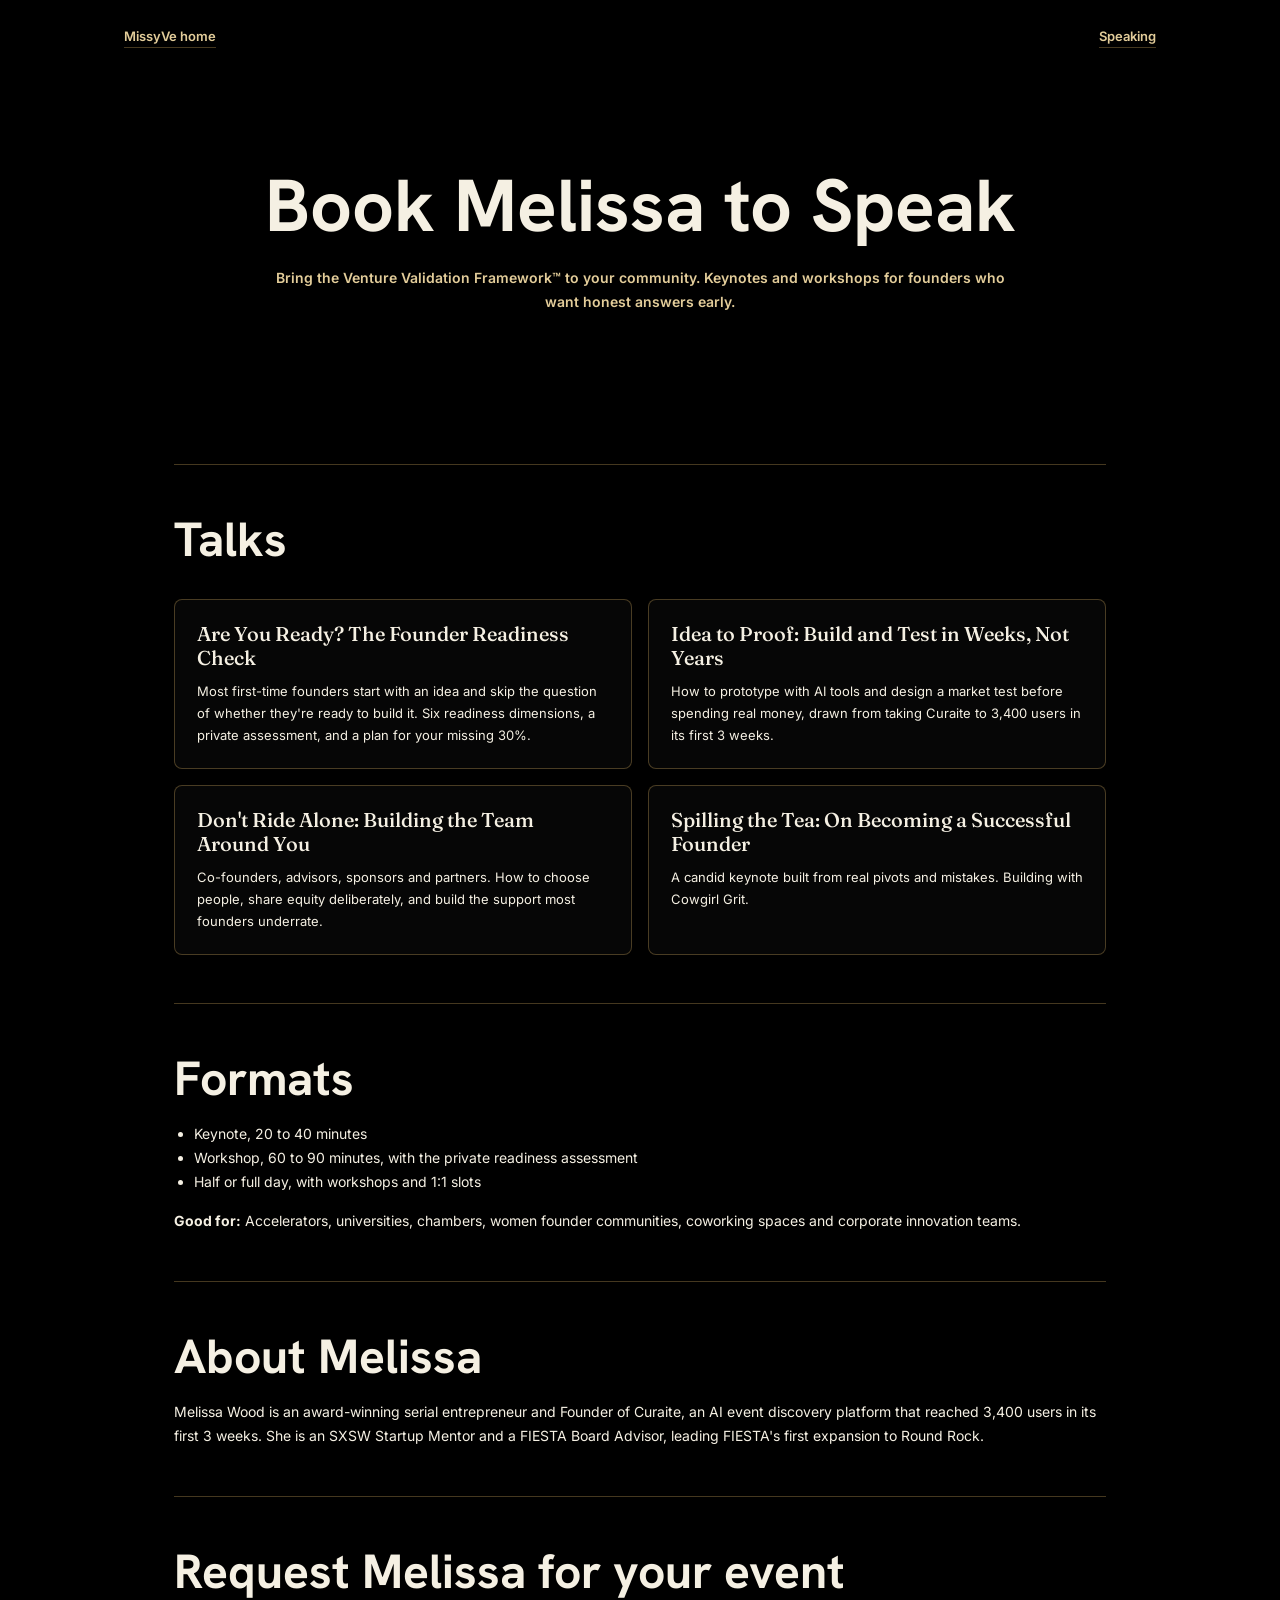
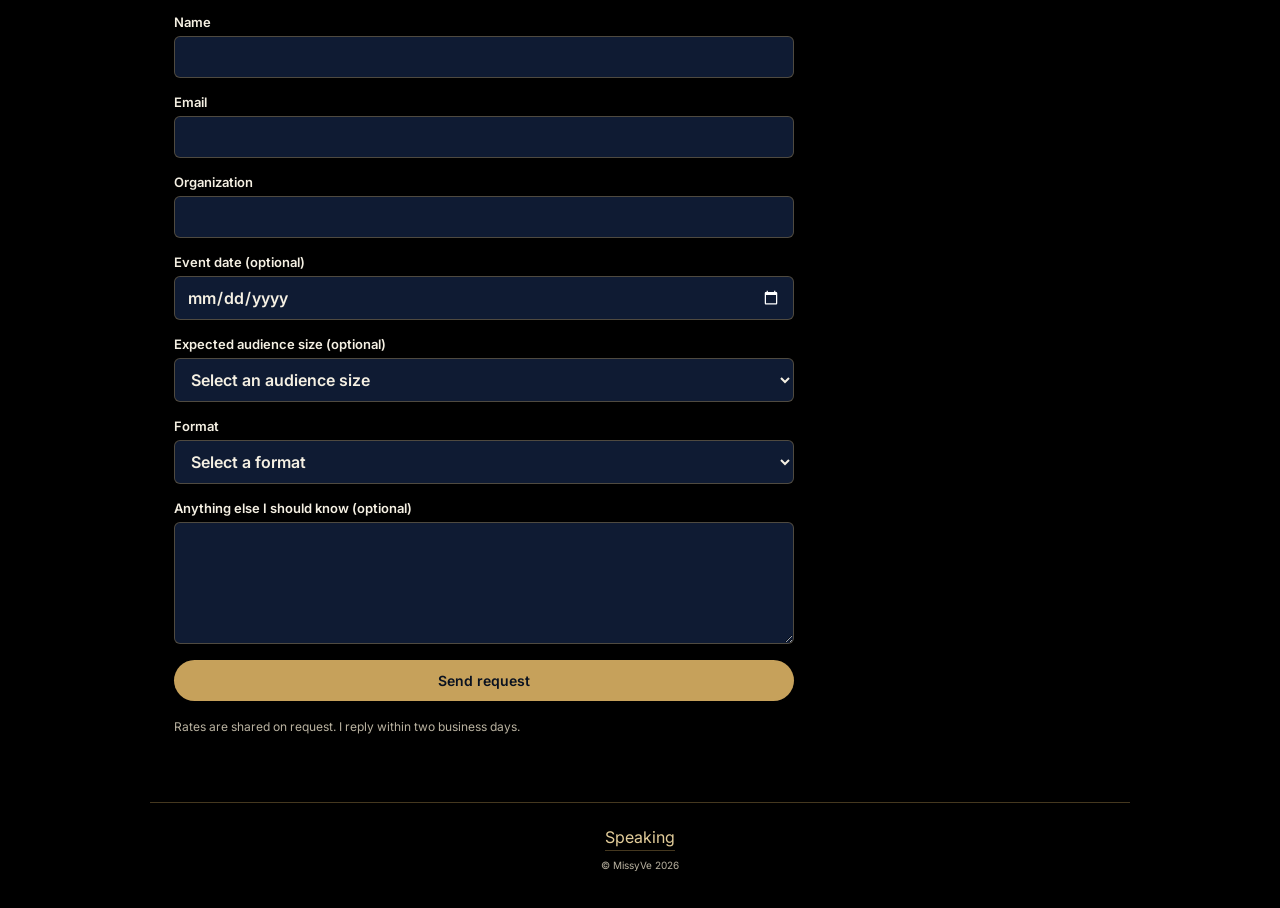
==== speaking/index.html @ dd69de17 "Add workshop and speaking pages Co-authored-by: Copilot <223556219+Copilot@users.noreply.github.com>" ====
<!DOCTYPE html>
<html lang="en">
<head>
  <meta charset="UTF-8">
  <meta name="viewport" content="width=device-width, initial-scale=1">
  <title>Book Melissa to Speak | MissyVe</title>
  <meta name="description" content="Book Melissa Wood for keynotes and workshops on founder readiness, validation, and building a startup team.">
  <link rel="preconnect" href="https://fonts.googleapis.com">
  <link rel="preconnect" href="https://fonts.gstatic.com" crossorigin>
  <link href="https://fonts.googleapis.com/css2?family=Fraunces:opsz,wght@9..144,500;9..144,600;9..144,700&family=Hanken+Grotesk:wght@600;700;800&family=Inter:wght@400;500;600&display=swap" rel="stylesheet">
  <link rel="stylesheet" href="/speaking/style.css">
  <script defer src="/speaking/form.js"></script>
</head>
<body>
  <nav class="navigation" aria-label="Main navigation">
    <a href="/">MissyVe home</a>
    <a href="/speaking" aria-current="page">Speaking</a>
  </nav>
  <main>
    <header class="hero">
      <h1>Book Melissa to Speak</h1>
      <p class="subhead">Bring the Venture Validation Framework™ to your community. Keynotes and workshops for founders who want honest answers early.</p>
    </header>
    <section aria-labelledby="talks-title">
      <h2 id="talks-title">Talks</h2>
      <div class="cards">
        <article><h3>Are You Ready? The Founder Readiness Check</h3><p>Most first-time founders start with an idea and skip the question of whether they're ready to build it. Six readiness dimensions, a private assessment, and a plan for your missing 30%.</p></article>
        <article><h3>Idea to Proof: Build and Test in Weeks, Not Years</h3><p>How to prototype with AI tools and design a market test before spending real money, drawn from taking Curaite to 3,400 users in its first 3 weeks.</p></article>
        <article><h3>Don't Ride Alone: Building the Team Around You</h3><p>Co-founders, advisors, sponsors and partners. How to choose people, share equity deliberately, and build the support most founders underrate.</p></article>
        <article><h3>Spilling the Tea: On Becoming a Successful Founder</h3><p>A candid keynote built from real pivots and mistakes. Building with Cowgirl Grit.</p></article>
      </div>
    </section>
    <section aria-labelledby="formats-title">
      <h2 id="formats-title">Formats</h2>
      <ul>
        <li>Keynote, 20 to 40 minutes</li>
        <li>Workshop, 60 to 90 minutes, with the private readiness assessment</li>
        <li>Half or full day, with workshops and 1:1 slots</li>
      </ul>
      <p><strong>Good for:</strong> Accelerators, universities, chambers, women founder communities, coworking spaces and corporate innovation teams.</p>
    </section>
    <section aria-labelledby="bio-title">
      <h2 id="bio-title">About Melissa</h2>
      <p>Melissa Wood is an award-winning serial entrepreneur and Founder of Curaite, an AI event discovery platform that reached 3,400 users in its first 3 weeks. She is an SXSW Startup Mentor and a FIESTA Board Advisor, leading FIESTA's first expansion to Round Rock.</p>
    </section>
    <section class="inquiry" aria-labelledby="inquiry-title">
      <h2 id="inquiry-title">Request Melissa for your event</h2>
      <form method="post" action="https://script.google.com/macros/s/AKfycbxtnhckqHy2eyVJnMOYl1WR-jOjqzd4e7VxL5EtvUtJiMjiAJ8tT4NK-0Jb28gV2_bIsQ/exec" target="speaking-response">
        <label>Name <input type="text" name="name" autocomplete="name" maxlength="200" required></label>
        <label>Email <input type="email" name="email" autocomplete="email" maxlength="254" required></label>
        <label>Organization <input type="text" name="organization" autocomplete="organization" maxlength="200" required></label>
        <label>Event date (optional) <input type="date" name="eventDate"></label>
        <label>Expected audience size (optional)
          <select name="audience"><option value="">Select an audience size</option><option>Under 25</option><option>25 to 50</option><option>50 to 100</option><option>100+</option></select>
        </label>
        <label>Format
          <select name="format" required><option value="">Select a format</option><option>Keynote</option><option>Workshop</option><option>Half or full day</option><option>Not sure yet</option></select>
        </label>
        <label>Anything else I should know (optional) <textarea name="notes" rows="5" maxlength="5000"></textarea></label>
        <label class="honeypot" aria-hidden="true">Website <input type="text" name="website" tabindex="-1" autocomplete="off"></label>
        <input type="hidden" name="formType" value="speakingInquiry">
        <input type="hidden" name="requestId">
        <button type="submit">Send request</button>
        <p class="helper">Rates are shared on request. I reply within two business days.</p>
        <p class="error" role="alert"></p>
      </form>
      <p class="success" role="status" tabindex="-1" hidden>Thank you. I'll be in touch within two business days.</p>
      <iframe name="speaking-response" title="Speaking request response" hidden></iframe>
    </section>
  </main>
  <footer><a href="/speaking" aria-current="page">Speaking</a><p>© MissyVe 2026</p></footer>
</body>
</html>
---- speaking/style.css ----
:root {
  --cream: #F5F0E3;
  --muted: #B9B2A0;
  --gold: #C6A15B;
  --light-gold: #E3CD9A;
  --line: rgba(198,161,91,.35);
}
* { box-sizing: border-box; }
body { margin: 0; background: #000; color: var(--cream); font-family: 'Inter', sans-serif; -webkit-font-smoothing: antialiased; }
a { color: var(--light-gold); }
a:focus-visible, button:focus-visible, input:focus-visible, select:focus-visible, textarea:focus-visible { outline: 2px solid var(--light-gold); outline-offset: 3px; }
.navigation { max-width: 1080px; margin: auto; padding: 28px 24px; display: flex; justify-content: space-between; gap: 20px; font-size: 13px; font-weight: 600; }
.navigation a, footer a { text-decoration: none; border-bottom: 1px solid var(--line); padding-bottom: 3px; }
.navigation a:hover, footer a:hover { border-color: var(--gold); }
main { max-width: 980px; margin: auto; padding: 0 24px; }
.hero { max-width: 760px; margin: auto; padding: clamp(48px,8vw,88px) 0; text-align: center; }
h1, h2 { font-family: 'Hanken Grotesk', sans-serif; line-height: 1.12; }
h1 { margin: 0 0 20px; font-size: clamp(2.4rem,6.6vw,4.6rem); }
h2 { margin: 0 0 16px; font-size: clamp(2rem,4.5vw,3rem); }
p, li { font-size: 14px; line-height: 1.7; }
.subhead { color: var(--light-gold); font-weight: 600; }
section { margin-top: clamp(32px,5vw,48px); padding-top: clamp(32px,5vw,48px); border-top: 1px solid var(--line); }
.cards { display: grid; grid-template-columns: repeat(2,minmax(0,1fr)); gap: 16px; margin-top: 32px; }
.cards article { padding: 22px; border: 1px solid var(--line); border-radius: 8px; background: rgba(255,255,255,.025); }
.cards h3 { margin: 0 0 10px; font-family: 'Fraunces', serif; font-size: 20px; font-weight: 500; line-height: 1.2; }
.cards p { margin: 0; font-size: 13px; }
ul { padding-left: 20px; }
.inquiry form { max-width: 620px; display: grid; gap: 16px; }
.inquiry form[hidden] { display: none; }
label { display: grid; gap: 6px; color: var(--cream); font-size: 13px; font-weight: 600; }
input, select, textarea { width: 100%; padding: 10px 12px; border: 1px solid var(--line); border-radius: 6px; background: #0F1B33; color: var(--cream); font: inherit; font-size: 16px; }
input[type="date"] { color-scheme: dark; }
textarea { resize: vertical; }
button { padding: 12px 20px; border: 0; border-radius: 999px; background: var(--gold); color: #0A1220; font: inherit; font-size: 14px; font-weight: 600; cursor: pointer; }
button:hover:not(:disabled) { background: var(--light-gold); }
button:disabled { opacity: .6; cursor: wait; }
.helper { margin: 0; color: var(--muted); font-size: 12px; }
.error { margin: 0; color: var(--light-gold); }
.success { color: var(--cream); }
.honeypot { position: absolute; left: -10000px; width: 1px; height: 1px; overflow: hidden; }
footer { max-width: 980px; margin: 48px auto 0; padding: 24px; border-top: 1px solid var(--line); text-align: center; }
footer p { color: var(--muted); font-size: 10px; }
@media(max-width:600px) { .cards { grid-template-columns: 1fr; } }
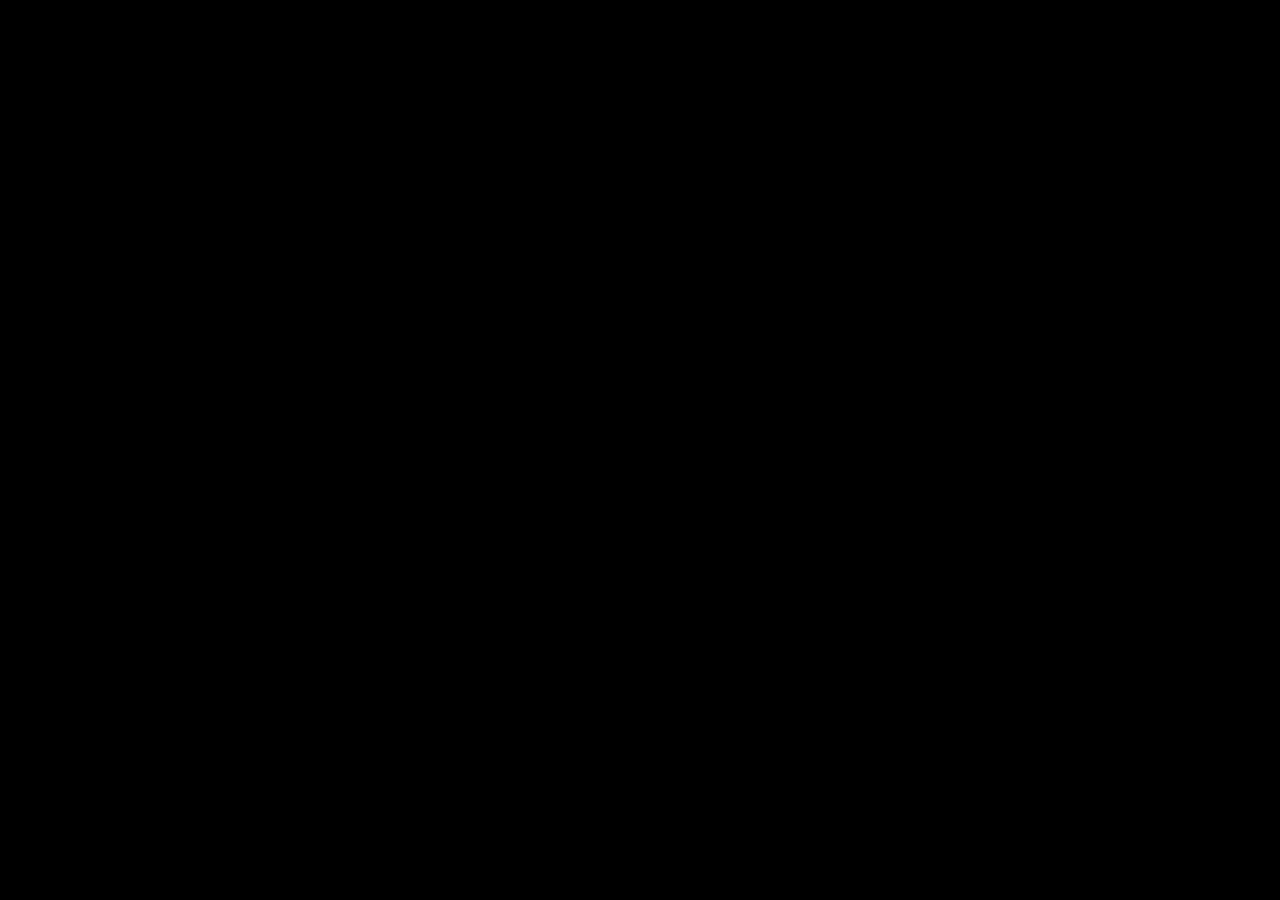
==== commit d6334e7c: "Add page-specific social previews Co-authored-by: Copilot <223556219+Copilot@users.noreply.github.co" ====
--- a/speaking/index.html
+++ b/speaking/index.html
@@ -3,71 +3,24 @@
 <head>
   <meta charset="UTF-8">
   <meta name="viewport" content="width=device-width, initial-scale=1">
-  <title>Book Melissa to Speak | MissyVe</title>
-  <meta name="description" content="Book Melissa Wood for keynotes and workshops on founder readiness, validation, and building a startup team.">
-  <link rel="preconnect" href="https://fonts.googleapis.com">
-  <link rel="preconnect" href="https://fonts.gstatic.com" crossorigin>
-  <link href="https://fonts.googleapis.com/css2?family=Fraunces:opsz,wght@9..144,500;9..144,600;9..144,700&family=Hanken+Grotesk:wght@600;700;800&family=Inter:wght@400;500;600&display=swap" rel="stylesheet">
-  <link rel="stylesheet" href="/speaking/style.css">
-  <script defer src="/speaking/form.js"></script>
+  <title>Book Melissa Wood to Speak | Founder Readiness</title>
+  <meta name="description" content="Keynotes and workshops on founder readiness, validation and building the right team. For accelerators, universities and founder communities.">
+  <meta property="og:title" content="Book Melissa Wood to Speak">
+  <meta property="og:description" content="Keynotes and workshops on founder readiness, validation and building the right team. For accelerators, universities and founder communities.">
+  <meta property="og:url" content="https://missyve.co/speaking/">
+  <meta property="og:image" content="https://missyve.co/images/preview-home.jpg">
+  <meta property="og:type" content="website">
+  <meta property="og:site_name" content="MissyVe">
+  <meta property="og:image:width" content="1200">
+  <meta property="og:image:height" content="630">
+  <meta property="og:image:alt" content="MissyVe founder readiness graphic with a portrait of Melissa Wood">
+  <meta name="twitter:card" content="summary_large_image">
+  <meta name="twitter:title" content="Book Melissa Wood to Speak">
+  <meta name="twitter:description" content="Keynotes and workshops on founder readiness, validation and building the right team. For accelerators, universities and founder communities.">
+  <meta name="twitter:image" content="https://missyve.co/images/preview-home.jpg">
+  <meta http-equiv="refresh" content="0; url=/#about">
 </head>
 <body>
-  <nav class="navigation" aria-label="Main navigation">
-    <a href="/">MissyVe home</a>
-    <a href="/speaking" aria-current="page">Speaking</a>
-  </nav>
-  <main>
-    <header class="hero">
-      <h1>Book Melissa to Speak</h1>
-      <p class="subhead">Bring the Venture Validation Framework™ to your community. Keynotes and workshops for founders who want honest answers early.</p>
-    </header>
-    <section aria-labelledby="talks-title">
-      <h2 id="talks-title">Talks</h2>
-      <div class="cards">
-        <article><h3>Are You Ready? The Founder Readiness Check</h3><p>Most first-time founders start with an idea and skip the question of whether they're ready to build it. Six readiness dimensions, a private assessment, and a plan for your missing 30%.</p></article>
-        <article><h3>Idea to Proof: Build and Test in Weeks, Not Years</h3><p>How to prototype with AI tools and design a market test before spending real money, drawn from taking Curaite to 3,400 users in its first 3 weeks.</p></article>
-        <article><h3>Don't Ride Alone: Building the Team Around You</h3><p>Co-founders, advisors, sponsors and partners. How to choose people, share equity deliberately, and build the support most founders underrate.</p></article>
-        <article><h3>Spilling the Tea: On Becoming a Successful Founder</h3><p>A candid keynote built from real pivots and mistakes. Building with Cowgirl Grit.</p></article>
-      </div>
-    </section>
-    <section aria-labelledby="formats-title">
-      <h2 id="formats-title">Formats</h2>
-      <ul>
-        <li>Keynote, 20 to 40 minutes</li>
-        <li>Workshop, 60 to 90 minutes, with the private readiness assessment</li>
-        <li>Half or full day, with workshops and 1:1 slots</li>
-      </ul>
-      <p><strong>Good for:</strong> Accelerators, universities, chambers, women founder communities, coworking spaces and corporate innovation teams.</p>
-    </section>
-    <section aria-labelledby="bio-title">
-      <h2 id="bio-title">About Melissa</h2>
-      <p>Melissa Wood is an award-winning serial entrepreneur and Founder of Curaite, an AI event discovery platform that reached 3,400 users in its first 3 weeks. She is an SXSW Startup Mentor and a FIESTA Board Advisor, leading FIESTA's first expansion to Round Rock.</p>
-    </section>
-    <section class="inquiry" aria-labelledby="inquiry-title">
-      <h2 id="inquiry-title">Request Melissa for your event</h2>
-      <form method="post" action="https://script.google.com/macros/s/AKfycbxtnhckqHy2eyVJnMOYl1WR-jOjqzd4e7VxL5EtvUtJiMjiAJ8tT4NK-0Jb28gV2_bIsQ/exec" target="speaking-response">
-        <label>Name <input type="text" name="name" autocomplete="name" maxlength="200" required></label>
-        <label>Email <input type="email" name="email" autocomplete="email" maxlength="254" required></label>
-        <label>Organization <input type="text" name="organization" autocomplete="organization" maxlength="200" required></label>
-        <label>Event date (optional) <input type="date" name="eventDate"></label>
-        <label>Expected audience size (optional)
-          <select name="audience"><option value="">Select an audience size</option><option>Under 25</option><option>25 to 50</option><option>50 to 100</option><option>100+</option></select>
-        </label>
-        <label>Format
-          <select name="format" required><option value="">Select a format</option><option>Keynote</option><option>Workshop</option><option>Half or full day</option><option>Not sure yet</option></select>
-        </label>
-        <label>Anything else I should know (optional) <textarea name="notes" rows="5" maxlength="5000"></textarea></label>
-        <label class="honeypot" aria-hidden="true">Website <input type="text" name="website" tabindex="-1" autocomplete="off"></label>
-        <input type="hidden" name="formType" value="speakingInquiry">
-        <input type="hidden" name="requestId">
-        <button type="submit">Send request</button>
-        <p class="helper">Rates are shared on request. I reply within two business days.</p>
-        <p class="error" role="alert"></p>
-      </form>
-      <p class="success" role="status" tabindex="-1" hidden>Thank you. I'll be in touch within two business days.</p>
-      <iframe name="speaking-response" title="Speaking request response" hidden></iframe>
-    </section>
-  </main>
-  <footer><a href="/speaking" aria-current="page">Speaking</a><p>© MissyVe 2026</p></footer>
+  <p>Taking you to the <a href="/#about">speaking information</a>.</p>
 </body>
 </html>
